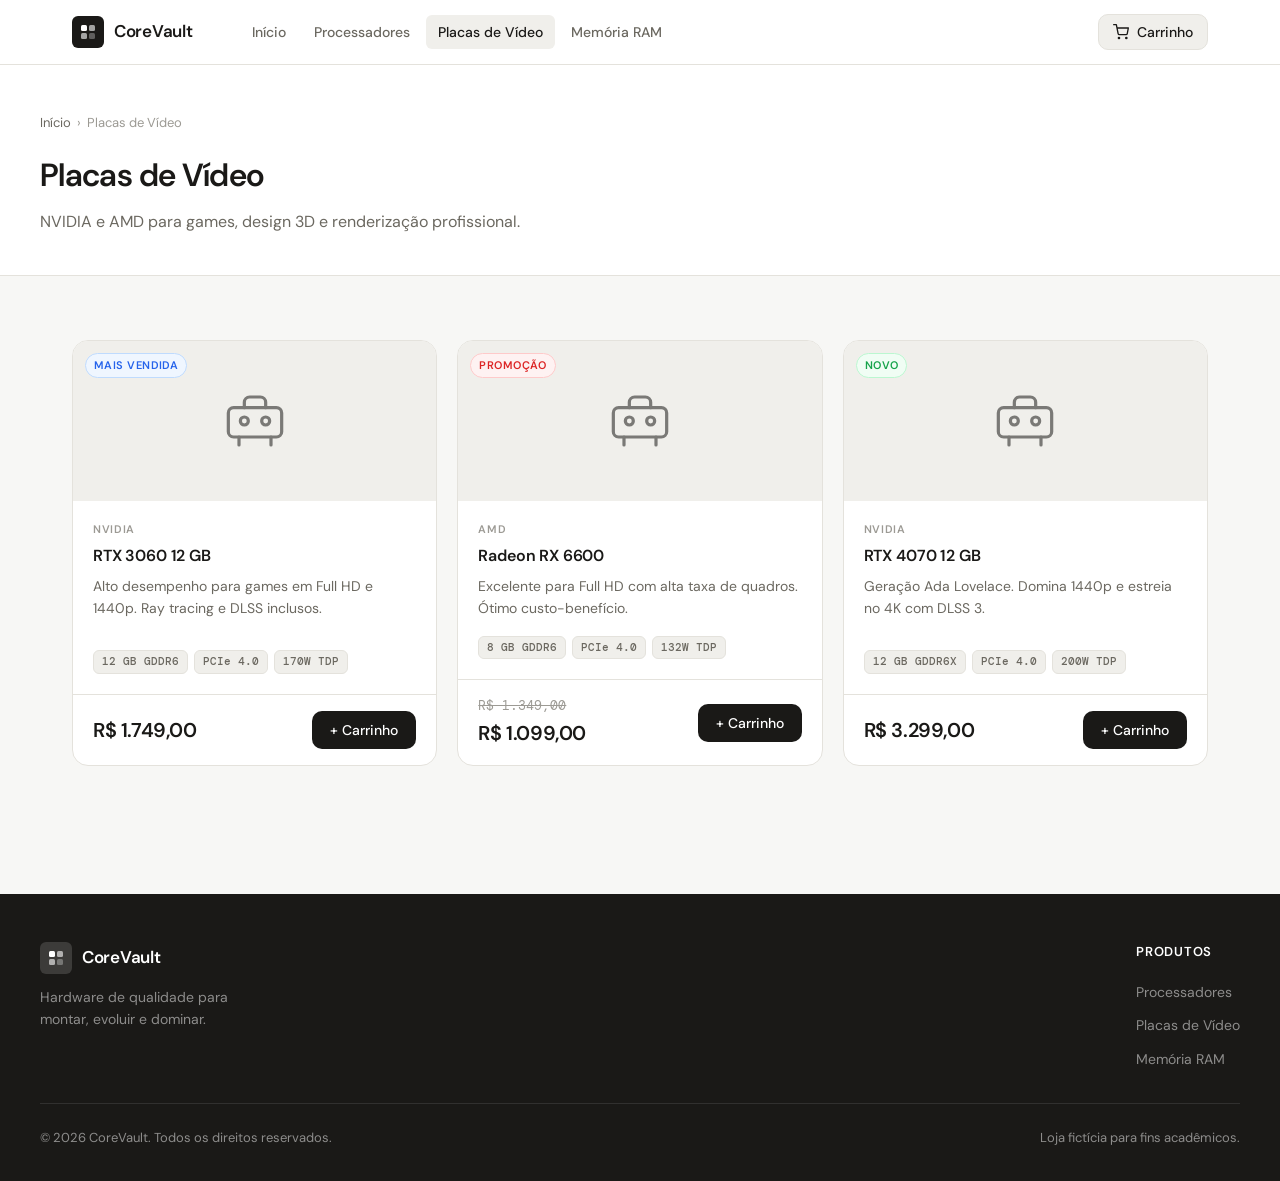
==== placa-video.html @ 0beb9def "first commit" ====
<!DOCTYPE html>
<html lang="pt-br">
<head>
  <meta charset="UTF-8">
  <meta name="viewport" content="width=device-width, initial-scale=1.0">
  <title>Placas de Vídeo — CoreVault</title>
  <link rel="stylesheet" href="style.css">
</head>
<body>

  <header class="site-header">
    <div class="header-inner">
      <a href="index.html" class="logo">
        <div class="logo-icon">
          <svg viewBox="0 0 18 18" fill="none"><rect x="2" y="2" width="6" height="6" rx="1.5" fill="white"/><rect x="10" y="2" width="6" height="6" rx="1.5" fill="white" opacity="0.6"/><rect x="2" y="10" width="6" height="6" rx="1.5" fill="white" opacity="0.6"/><rect x="10" y="10" width="6" height="6" rx="1.5" fill="white" opacity="0.3"/></svg>
        </div>
        CoreVault
      </a>
      <nav class="site-nav">
        <a href="index.html">Início</a>
        <a href="processadores.html">Processadores</a>
        <a href="placa-video.html" class="active">Placas de Vídeo</a>
        <a href="memoria-ram.html">Memória RAM</a>
      </nav>
      <div class="header-actions">
        <button class="cart-btn" id="cart-btn">
          <svg width="16" height="16" viewBox="0 0 24 24" fill="none" stroke="currentColor" stroke-width="2" stroke-linecap="round" stroke-linejoin="round"><circle cx="9" cy="21" r="1"/><circle cx="20" cy="21" r="1"/><path d="M1 1h4l2.68 13.39a2 2 0 0 0 2 1.61h9.72a2 2 0 0 0 2-1.61L23 6H6"/></svg>
          Carrinho
          <span class="cart-count hidden">0</span>
        </button>
      </div>
    </div>
  </header>

  <div class="page-header">
    <div class="page-header-inner">
      <div class="breadcrumb">
        <a href="index.html">Início</a>
        <span>›</span>
        <span>Placas de Vídeo</span>
      </div>
      <h1>Placas de Vídeo</h1>
      <p>NVIDIA e AMD para games, design 3D e renderização profissional.</p>
    </div>
  </div>

  <main class="section">
    <div class="products-grid">

      <div class="product-card">
        <div class="product-image">
          <span class="product-badge badge-popular">Mais vendida</span>
          <svg viewBox="0 0 24 24" fill="none" stroke="currentColor" stroke-width="1.2" stroke-linecap="round" stroke-linejoin="round"><rect x="2" y="7" width="20" height="11" rx="2"/><path d="M8 7V5a2 2 0 0 1 2-2h4a2 2 0 0 1 2 2v2"/><circle cx="8" cy="12" r="1.5"/><circle cx="16" cy="12" r="1.5"/><line x1="6" y1="18" x2="6" y2="21"/><line x1="18" y1="18" x2="18" y2="21"/></svg>
        </div>
        <div class="product-body">
          <div class="product-brand">NVIDIA</div>
          <div class="product-name">RTX 3060 12 GB</div>
          <div class="product-desc">Alto desempenho para games em Full HD e 1440p. Ray tracing e DLSS inclusos.</div>
          <div class="product-specs">
            <span class="spec-tag">12 GB GDDR6</span>
            <span class="spec-tag">PCIe 4.0</span>
            <span class="spec-tag">170W TDP</span>
          </div>
        </div>
        <div class="product-footer">
          <div class="product-price">
            <span class="price-value">R$ 1.749,00</span>
          </div>
          <button class="btn-comprar" onclick="openModal({id:'rtx3060',name:'NVIDIA RTX 3060 12GB',price:1749,icon:gpuSVG()})">+ Carrinho</button>
        </div>
      </div>

      <div class="product-card">
        <div class="product-image">
          <span class="product-badge badge-sale">Promoção</span>
          <svg viewBox="0 0 24 24" fill="none" stroke="currentColor" stroke-width="1.2" stroke-linecap="round" stroke-linejoin="round"><rect x="2" y="7" width="20" height="11" rx="2"/><path d="M8 7V5a2 2 0 0 1 2-2h4a2 2 0 0 1 2 2v2"/><circle cx="8" cy="12" r="1.5"/><circle cx="16" cy="12" r="1.5"/><line x1="6" y1="18" x2="6" y2="21"/><line x1="18" y1="18" x2="18" y2="21"/></svg>
        </div>
        <div class="product-body">
          <div class="product-brand">AMD</div>
          <div class="product-name">Radeon RX 6600</div>
          <div class="product-desc">Excelente para Full HD com alta taxa de quadros. Ótimo custo-benefício.</div>
          <div class="product-specs">
            <span class="spec-tag">8 GB GDDR6</span>
            <span class="spec-tag">PCIe 4.0</span>
            <span class="spec-tag">132W TDP</span>
          </div>
        </div>
        <div class="product-footer">
          <div class="product-price">
            <span class="price-old">R$ 1.349,00</span>
            <span class="price-value">R$ 1.099,00</span>
          </div>
          <button class="btn-comprar" onclick="openModal({id:'rx6600',name:'AMD Radeon RX 6600',price:1099,icon:gpuSVG()})">+ Carrinho</button>
        </div>
      </div>

      <div class="product-card">
        <div class="product-image">
          <span class="product-badge badge-new">Novo</span>
          <svg viewBox="0 0 24 24" fill="none" stroke="currentColor" stroke-width="1.2" stroke-linecap="round" stroke-linejoin="round"><rect x="2" y="7" width="20" height="11" rx="2"/><path d="M8 7V5a2 2 0 0 1 2-2h4a2 2 0 0 1 2 2v2"/><circle cx="8" cy="12" r="1.5"/><circle cx="16" cy="12" r="1.5"/><line x1="6" y1="18" x2="6" y2="21"/><line x1="18" y1="18" x2="18" y2="21"/></svg>
        </div>
        <div class="product-body">
          <div class="product-brand">NVIDIA</div>
          <div class="product-name">RTX 4070 12 GB</div>
          <div class="product-desc">Geração Ada Lovelace. Domina 1440p e estreia no 4K com DLSS 3.</div>
          <div class="product-specs">
            <span class="spec-tag">12 GB GDDR6X</span>
            <span class="spec-tag">PCIe 4.0</span>
            <span class="spec-tag">200W TDP</span>
          </div>
        </div>
        <div class="product-footer">
          <div class="product-price">
            <span class="price-value">R$ 3.299,00</span>
          </div>
          <button class="btn-comprar" onclick="openModal({id:'rtx4070',name:'NVIDIA RTX 4070 12GB',price:3299,icon:gpuSVG()})">+ Carrinho</button>
        </div>
      </div>

    </div>
  </main>

  <footer class="site-footer">
    <div class="footer-inner">
      <div class="footer-brand">
        <div class="logo">
          <div class="logo-icon"><svg viewBox="0 0 18 18" fill="none"><rect x="2" y="2" width="6" height="6" rx="1.5" fill="white"/><rect x="10" y="2" width="6" height="6" rx="1.5" fill="white" opacity="0.6"/><rect x="2" y="10" width="6" height="6" rx="1.5" fill="white" opacity="0.6"/><rect x="10" y="10" width="6" height="6" rx="1.5" fill="white" opacity="0.3"/></svg></div>
          CoreVault
        </div>
        <p>Hardware de qualidade para montar, evoluir e dominar.</p>
      </div>
      <div class="footer-links">
        <h4>Produtos</h4>
        <ul>
          <li><a href="processadores.html">Processadores</a></li>
          <li><a href="placa-video.html">Placas de Vídeo</a></li>
          <li><a href="memoria-ram.html">Memória RAM</a></li>
        </ul>
      </div>
    </div>
    <div class="footer-bottom">
      <span>&copy; 2026 CoreVault. Todos os direitos reservados.</span>
      <span>Loja fictícia para fins acadêmicos.</span>
    </div>
  </footer>

  <div class="modal-overlay" id="modal-overlay">
    <div class="modal">
      <div class="modal-header">
        <div>
          <div class="modal-title">Adicionar ao carrinho</div>
          <div class="modal-subtitle">Confirme a quantidade</div>
        </div>
        <button class="modal-close" id="modal-close-btn">✕</button>
      </div>
      <div class="modal-product">
        <div class="modal-product-icon" id="modal-icon"></div>
        <div>
          <div class="modal-product-name" id="modal-product-name">—</div>
          <div class="modal-product-price" id="modal-product-price">—</div>
        </div>
      </div>
      <div class="modal-qty">
        <label>Quantidade</label>
        <div class="qty-controls">
          <button class="qty-btn" id="qty-minus">−</button>
          <div class="qty-value" id="modal-qty-value">1</div>
          <button class="qty-btn" id="qty-plus">+</button>
        </div>
      </div>
      <div class="modal-actions">
        <button class="btn-secondary" onclick="closeModal()">Cancelar</button>
        <button class="btn-primary" id="modal-confirm-btn">Confirmar</button>
      </div>
    </div>
  </div>

  <div class="cart-overlay" id="cart-overlay"></div>
  <div class="cart-sidebar" id="cart-sidebar">
    <div class="cart-sidebar-header">
      <h2>Carrinho</h2>
      <button class="modal-close" id="cart-close-btn">✕</button>
    </div>
    <div class="cart-items" id="cart-items-list"><div class="cart-empty">Seu carrinho está vazio.</div></div>
    <div class="cart-footer">
      <div class="cart-total"><span>Total</span><span id="cart-total-value">R$ 0,00</span></div>
      <button class="btn-primary" style="justify-content:center;">Finalizar compra</button>
    </div>
  </div>

  <div class="toast" id="toast"><span class="toast-icon">✓</span><span class="toast-msg"></span></div>

  <script src="cart.js"></script>
  <script>
    function gpuSVG() {
      return `<svg width="24" height="24" viewBox="0 0 24 24" fill="none" stroke="currentColor" stroke-width="1.5" stroke-linecap="round" stroke-linejoin="round"><rect x="2" y="7" width="20" height="11" rx="2"/><path d="M8 7V5a2 2 0 0 1 2-2h4a2 2 0 0 1 2 2v2"/><circle cx="8" cy="12" r="1.5"/><circle cx="16" cy="12" r="1.5"/><line x1="6" y1="18" x2="6" y2="21"/><line x1="18" y1="18" x2="18" y2="21"/></svg>`;
    }
  </script>
</body>
</html>
---- style.css ----
@import url('https://fonts.googleapis.com/css2?family=DM+Sans:wght@300;400;500;600&family=DM+Mono:wght@400;500&display=swap');

*, *::before, *::after { box-sizing: border-box; margin: 0; padding: 0; }

:root {
  --bg: #f7f7f5;
  --surface: #ffffff;
  --surface2: #f0efeb;
  --border: #e4e2dc;
  --border-strong: #c8c5bc;
  --text: #1a1917;
  --text-2: #6b6860;
  --text-3: #9c9a94;
  --accent: #1a1917;
  --accent-fg: #ffffff;
  --blue: #2563eb;
  --blue-light: #eff6ff;
  --blue-border: #bfdbfe;
  --green: #16a34a;
  --green-light: #f0fdf4;
  --green-border: #bbf7d0;
  --red: #dc2626;
  --red-light: #fef2f2;
  --amber: #d97706;
  --amber-light: #fffbeb;
  --radius-sm: 6px;
  --radius-md: 10px;
  --radius-lg: 16px;
  --radius-xl: 24px;
  --shadow-sm: 0 1px 3px rgba(0,0,0,0.06), 0 1px 2px rgba(0,0,0,0.04);
  --shadow-md: 0 4px 12px rgba(0,0,0,0.08), 0 2px 4px rgba(0,0,0,0.04);
  --transition: 0.2s ease;
}

html { scroll-behavior: smooth; }

body {
  font-family: 'DM Sans', sans-serif;
  background: var(--bg);
  color: var(--text);
  font-size: 16px;
  line-height: 1.6;
  -webkit-font-smoothing: antialiased;
}

a { color: inherit; text-decoration: none; }

img { max-width: 100%; display: block; }

/* ── HEADER ─────────────────────────────────────────── */
.site-header {
  background: var(--surface);
  border-bottom: 1px solid var(--border);
  position: sticky;
  top: 0;
  z-index: 100;
}

.header-inner {
  max-width: 1200px;
  margin: 0 auto;
  padding: 0 2rem;
  height: 64px;
  display: flex;
  align-items: center;
  gap: 3rem;
}

.logo {
  display: flex;
  align-items: center;
  gap: 10px;
  font-weight: 600;
  font-size: 17px;
  letter-spacing: -0.3px;
  flex-shrink: 0;
}

.logo-icon {
  width: 32px;
  height: 32px;
  background: var(--accent);
  border-radius: var(--radius-sm);
  display: flex;
  align-items: center;
  justify-content: center;
}

.logo-icon svg { width: 18px; height: 18px; }

.site-nav { display: flex; align-items: center; gap: 0.25rem; flex: 1; }

.site-nav a {
  font-size: 14px;
  font-weight: 500;
  color: var(--text-2);
  padding: 6px 12px;
  border-radius: var(--radius-sm);
  transition: color var(--transition), background var(--transition);
}

.site-nav a:hover, .site-nav a.active {
  color: var(--text);
  background: var(--surface2);
}

.header-actions {
  display: flex;
  align-items: center;
  gap: 0.75rem;
  margin-left: auto;
}

.cart-btn {
  position: relative;
  background: var(--surface2);
  border: 1px solid var(--border);
  border-radius: var(--radius-md);
  padding: 8px 14px;
  cursor: pointer;
  display: flex;
  align-items: center;
  gap: 8px;
  font-family: inherit;
  font-size: 14px;
  font-weight: 500;
  color: var(--text);
  transition: background var(--transition), border-color var(--transition);
}

.cart-btn:hover { background: var(--border); border-color: var(--border-strong); }

.cart-count {
  background: var(--accent);
  color: var(--accent-fg);
  font-size: 11px;
  font-weight: 600;
  min-width: 18px;
  height: 18px;
  border-radius: 9px;
  display: flex;
  align-items: center;
  justify-content: center;
  padding: 0 4px;
}

.cart-count.hidden { display: none; }

/* ── HERO ────────────────────────────────────────────── */
.hero {
  background: var(--surface);
  border-bottom: 1px solid var(--border);
  padding: 6rem 2rem 5rem;
  text-align: center;
}

.hero-eyebrow {
  display: inline-flex;
  align-items: center;
  gap: 6px;
  font-size: 12px;
  font-weight: 600;
  letter-spacing: 0.08em;
  text-transform: uppercase;
  color: var(--text-2);
  border: 1px solid var(--border);
  border-radius: 100px;
  padding: 4px 12px;
  margin-bottom: 1.5rem;
}

.hero h1 {
  font-size: clamp(2.2rem, 5vw, 3.5rem);
  font-weight: 600;
  letter-spacing: -0.03em;
  line-height: 1.15;
  max-width: 700px;
  margin: 0 auto 1.25rem;
  color: var(--text);
}

.hero h1 em {
  font-style: normal;
  color: var(--text-3);
}

.hero p {
  font-size: 1.1rem;
  color: var(--text-2);
  max-width: 480px;
  margin: 0 auto 2.5rem;
}

.hero-actions { display: flex; align-items: center; justify-content: center; gap: 1rem; flex-wrap: wrap; }

.btn-primary {
  background: var(--accent);
  color: var(--accent-fg);
  border: none;
  padding: 12px 24px;
  border-radius: var(--radius-md);
  font-family: inherit;
  font-size: 15px;
  font-weight: 500;
  cursor: pointer;
  transition: opacity var(--transition), transform var(--transition);
  display: inline-flex;
  align-items: center;
  gap: 8px;
}

.btn-primary:hover { opacity: 0.88; transform: translateY(-1px); }

.btn-secondary {
  background: transparent;
  color: var(--text);
  border: 1px solid var(--border-strong);
  padding: 12px 24px;
  border-radius: var(--radius-md);
  font-family: inherit;
  font-size: 15px;
  font-weight: 500;
  cursor: pointer;
  transition: background var(--transition), border-color var(--transition), transform var(--transition);
  display: inline-flex;
  align-items: center;
  gap: 8px;
  text-decoration: none;
}

.btn-secondary:hover { background: var(--surface2); border-color: var(--border-strong); transform: translateY(-1px); }

/* ── SECTION LAYOUT ──────────────────────────────────── */
.section {
  max-width: 1200px;
  margin: 0 auto;
  padding: 4rem 2rem;
}

.section-header {
  display: flex;
  align-items: flex-end;
  justify-content: space-between;
  margin-bottom: 2rem;
  gap: 1rem;
}

.section-title {
  font-size: 1.6rem;
  font-weight: 600;
  letter-spacing: -0.02em;
}

.section-subtitle {
  font-size: 0.95rem;
  color: var(--text-2);
  margin-top: 4px;
}

.section-link {
  font-size: 14px;
  font-weight: 500;
  color: var(--text-2);
  border-bottom: 1px solid var(--border-strong);
  white-space: nowrap;
  transition: color var(--transition), border-color var(--transition);
}

.section-link:hover { color: var(--text); border-color: var(--text); }

/* ── CATEGORY CARDS ──────────────────────────────────── */
.categories-grid {
  display: grid;
  grid-template-columns: repeat(3, 1fr);
  gap: 1.25rem;
}

.category-card {
  background: var(--surface);
  border: 1px solid var(--border);
  border-radius: var(--radius-lg);
  padding: 2rem;
  display: flex;
  flex-direction: column;
  gap: 1rem;
  text-decoration: none;
  transition: border-color var(--transition), box-shadow var(--transition), transform var(--transition);
}

.category-card:hover {
  border-color: var(--border-strong);
  box-shadow: var(--shadow-md);
  transform: translateY(-2px);
}

.category-icon {
  width: 48px;
  height: 48px;
  background: var(--surface2);
  border: 1px solid var(--border);
  border-radius: var(--radius-md);
  display: flex;
  align-items: center;
  justify-content: center;
}

.category-icon svg { width: 24px; height: 24px; color: var(--text); }

.category-card h3 {
  font-size: 1.1rem;
  font-weight: 600;
  letter-spacing: -0.01em;
}

.category-card p {
  font-size: 0.9rem;
  color: var(--text-2);
  flex: 1;
}

.category-arrow {
  font-size: 13px;
  font-weight: 500;
  color: var(--text-3);
  display: flex;
  align-items: center;
  gap: 4px;
  transition: color var(--transition), gap var(--transition);
}

.category-card:hover .category-arrow { color: var(--text); gap: 8px; }

/* ── SEPARADOR ───────────────────────────────────────── */
.divider {
  border: none;
  border-top: 1px solid var(--border);
  margin: 0;
}

/* ── PRODUTO CARDS (páginas de categoria) ────────────── */
.page-header {
  background: var(--surface);
  border-bottom: 1px solid var(--border);
  padding: 3rem 2rem 2.5rem;
}

.page-header-inner {
  max-width: 1200px;
  margin: 0 auto;
}

.breadcrumb {
  display: flex;
  align-items: center;
  gap: 6px;
  font-size: 13px;
  color: var(--text-3);
  margin-bottom: 1rem;
}

.breadcrumb a { color: var(--text-2); transition: color var(--transition); }
.breadcrumb a:hover { color: var(--text); }
.breadcrumb span { color: var(--text-3); }

.page-header h1 {
  font-size: 2rem;
  font-weight: 600;
  letter-spacing: -0.02em;
  margin-bottom: 0.5rem;
}

.page-header p { font-size: 1rem; color: var(--text-2); }

.products-grid {
  display: grid;
  grid-template-columns: repeat(3, 1fr);
  gap: 1.25rem;
}

.product-card {
  background: var(--surface);
  border: 1px solid var(--border);
  border-radius: var(--radius-lg);
  overflow: hidden;
  display: flex;
  flex-direction: column;
  transition: border-color var(--transition), box-shadow var(--transition), transform var(--transition);
}

.product-card:hover {
  border-color: var(--border-strong);
  box-shadow: var(--shadow-md);
  transform: translateY(-2px);
}

.product-image {
  background: var(--surface2);
  padding: 2rem;
  display: flex;
  align-items: center;
  justify-content: center;
  min-height: 160px;
  position: relative;
}

.product-image svg { width: 64px; height: 64px; opacity: 0.55; }

.product-badge {
  position: absolute;
  top: 12px;
  left: 12px;
  font-size: 11px;
  font-weight: 600;
  letter-spacing: 0.04em;
  text-transform: uppercase;
  padding: 3px 8px;
  border-radius: 100px;
}

.badge-popular { background: var(--blue-light); color: var(--blue); border: 1px solid var(--blue-border); }
.badge-sale { background: var(--red-light); color: var(--red); border: 1px solid #fecaca; }
.badge-new { background: var(--green-light); color: var(--green); border: 1px solid var(--green-border); }

.product-body { padding: 1.25rem; flex: 1; display: flex; flex-direction: column; gap: 0.5rem; }

.product-brand {
  font-size: 11px;
  font-weight: 600;
  letter-spacing: 0.06em;
  text-transform: uppercase;
  color: var(--text-3);
}

.product-name {
  font-size: 1rem;
  font-weight: 600;
  letter-spacing: -0.01em;
  line-height: 1.3;
}

.product-desc { font-size: 0.875rem; color: var(--text-2); flex: 1; }

.product-specs {
  display: flex;
  flex-wrap: wrap;
  gap: 6px;
  margin-top: 0.5rem;
}

.spec-tag {
  font-size: 11px;
  font-weight: 500;
  font-family: 'DM Mono', monospace;
  color: var(--text-2);
  background: var(--surface2);
  border: 1px solid var(--border);
  border-radius: var(--radius-sm);
  padding: 2px 8px;
}

.product-footer {
  padding: 1rem 1.25rem;
  border-top: 1px solid var(--border);
  display: flex;
  align-items: center;
  justify-content: space-between;
  gap: 1rem;
}

.product-price {
  display: flex;
  flex-direction: column;
}

.price-value {
  font-size: 1.25rem;
  font-weight: 600;
  letter-spacing: -0.02em;
}

.price-old {
  font-size: 0.8rem;
  color: var(--text-3);
  text-decoration: line-through;
  font-family: 'DM Mono', monospace;
}

.btn-comprar {
  background: var(--accent);
  color: var(--accent-fg);
  border: none;
  padding: 10px 18px;
  border-radius: var(--radius-md);
  font-family: inherit;
  font-size: 14px;
  font-weight: 500;
  cursor: pointer;
  white-space: nowrap;
  transition: opacity var(--transition), transform var(--transition);
  display: flex;
  align-items: center;
  gap: 6px;
}

.btn-comprar:hover { opacity: 0.85; transform: scale(1.02); }
.btn-comprar:active { transform: scale(0.98); }

/* ── WHY BUY / FEATURES ──────────────────────────────── */
.features-section {
  background: var(--surface);
  border-top: 1px solid var(--border);
  border-bottom: 1px solid var(--border);
}

.features-grid {
  display: grid;
  grid-template-columns: repeat(3, 1fr);
  gap: 0;
}

.feature-item {
  padding: 2.5rem 2rem;
  display: flex;
  flex-direction: column;
  gap: 0.75rem;
  border-right: 1px solid var(--border);
}

.feature-item:last-child { border-right: none; }

.feature-icon {
  width: 40px;
  height: 40px;
  display: flex;
  align-items: center;
  justify-content: center;
}

.feature-icon svg { width: 22px; height: 22px; color: var(--text); }

.feature-item h3 { font-size: 1rem; font-weight: 600; }
.feature-item p { font-size: 0.875rem; color: var(--text-2); line-height: 1.6; }

/* ── PROMOÇÕES / DESTAQUES ───────────────────────────── */
.promo-grid {
  display: grid;
  grid-template-columns: repeat(3, 1fr);
  gap: 1.25rem;
}

/* ── MODAL ───────────────────────────────────────────── */
.modal-overlay {
  position: fixed;
  inset: 0;
  background: rgba(0,0,0,0.35);
  display: flex;
  align-items: center;
  justify-content: center;
  z-index: 500;
  opacity: 0;
  visibility: hidden;
  transition: opacity 0.2s ease, visibility 0.2s ease;
  padding: 1rem;
}

.modal-overlay.open { opacity: 1; visibility: visible; }

.modal {
  background: var(--surface);
  border: 1px solid var(--border);
  border-radius: var(--radius-xl);
  padding: 2rem;
  max-width: 420px;
  width: 100%;
  box-shadow: var(--shadow-md);
  transform: translateY(12px);
  transition: transform 0.2s ease;
}

.modal-overlay.open .modal { transform: translateY(0); }

.modal-header {
  display: flex;
  align-items: flex-start;
  justify-content: space-between;
  margin-bottom: 1.25rem;
  gap: 1rem;
}

.modal-title { font-size: 1.1rem; font-weight: 600; }
.modal-subtitle { font-size: 0.875rem; color: var(--text-2); margin-top: 2px; }

.modal-close {
  background: var(--surface2);
  border: 1px solid var(--border);
  border-radius: var(--radius-sm);
  width: 30px;
  height: 30px;
  cursor: pointer;
  display: flex;
  align-items: center;
  justify-content: center;
  font-size: 18px;
  color: var(--text-2);
  transition: background var(--transition);
  flex-shrink: 0;
}

.modal-close:hover { background: var(--border); }

.modal-product {
  background: var(--surface2);
  border: 1px solid var(--border);
  border-radius: var(--radius-md);
  padding: 1rem;
  display: flex;
  align-items: center;
  gap: 1rem;
  margin-bottom: 1.25rem;
}

.modal-product-icon {
  width: 48px;
  height: 48px;
  background: var(--surface);
  border: 1px solid var(--border);
  border-radius: var(--radius-md);
  display: flex;
  align-items: center;
  justify-content: center;
  flex-shrink: 0;
}

.modal-product-icon svg { width: 24px; height: 24px; opacity: 0.6; }
.modal-product-name { font-size: 0.95rem; font-weight: 600; }
.modal-product-price { font-size: 1.1rem; font-weight: 600; margin-top: 2px; }

.modal-qty {
  display: flex;
  align-items: center;
  gap: 0.75rem;
  margin-bottom: 1.5rem;
}

.modal-qty label { font-size: 14px; font-weight: 500; flex: 1; }

.qty-controls {
  display: flex;
  align-items: center;
  gap: 0;
  border: 1px solid var(--border);
  border-radius: var(--radius-md);
  overflow: hidden;
}

.qty-btn {
  background: var(--surface2);
  border: none;
  width: 36px;
  height: 36px;
  cursor: pointer;
  font-size: 18px;
  font-family: inherit;
  color: var(--text);
  transition: background var(--transition);
  display: flex;
  align-items: center;
  justify-content: center;
}

.qty-btn:hover { background: var(--border); }

.qty-value {
  width: 40px;
  text-align: center;
  font-size: 15px;
  font-weight: 500;
  border-left: 1px solid var(--border);
  border-right: 1px solid var(--border);
  height: 36px;
  display: flex;
  align-items: center;
  justify-content: center;
}

.modal-actions { display: flex; gap: 0.75rem; }
.modal-actions .btn-primary { flex: 1; justify-content: center; }
.modal-actions .btn-secondary { justify-content: center; }

/* ── TOAST ───────────────────────────────────────────── */
.toast {
  position: fixed;
  bottom: 2rem;
  right: 2rem;
  background: var(--text);
  color: var(--accent-fg);
  padding: 12px 20px;
  border-radius: var(--radius-md);
  font-size: 14px;
  font-weight: 500;
  z-index: 600;
  transform: translateY(20px);
  opacity: 0;
  transition: transform 0.3s ease, opacity 0.3s ease;
  display: flex;
  align-items: center;
  gap: 8px;
  max-width: 320px;
}

.toast.show { transform: translateY(0); opacity: 1; }
.toast-icon { font-size: 16px; }

/* ── CARRINHO SIDEBAR ────────────────────────────────── */
.cart-overlay {
  position: fixed;
  inset: 0;
  background: rgba(0,0,0,0.3);
  z-index: 400;
  opacity: 0;
  visibility: hidden;
  transition: opacity 0.2s ease, visibility 0.2s ease;
}

.cart-overlay.open { opacity: 1; visibility: visible; }

.cart-sidebar {
  position: fixed;
  top: 0;
  right: 0;
  width: 400px;
  max-width: 100vw;
  height: 100%;
  background: var(--surface);
  border-left: 1px solid var(--border);
  display: flex;
  flex-direction: column;
  transform: translateX(100%);
  transition: transform 0.3s ease;
  z-index: 401;
}

.cart-sidebar.open { transform: translateX(0); }

.cart-sidebar-header {
  padding: 1.5rem;
  border-bottom: 1px solid var(--border);
  display: flex;
  align-items: center;
  justify-content: space-between;
}

.cart-sidebar-header h2 { font-size: 1.1rem; font-weight: 600; }

.cart-items { flex: 1; overflow-y: auto; padding: 1rem; display: flex; flex-direction: column; gap: 0.75rem; }

.cart-item {
  background: var(--surface2);
  border: 1px solid var(--border);
  border-radius: var(--radius-md);
  padding: 1rem;
  display: flex;
  align-items: center;
  gap: 1rem;
}

.cart-item-icon {
  width: 40px;
  height: 40px;
  background: var(--surface);
  border: 1px solid var(--border);
  border-radius: var(--radius-sm);
  display: flex;
  align-items: center;
  justify-content: center;
  flex-shrink: 0;
}

.cart-item-icon svg { width: 20px; height: 20px; opacity: 0.6; }
.cart-item-name { font-size: 0.875rem; font-weight: 500; flex: 1; }
.cart-item-price { font-size: 0.875rem; font-weight: 600; }
.cart-item-qty { font-size: 0.8rem; color: var(--text-3); }

.cart-remove-btn {
  background: none;
  border: none;
  cursor: pointer;
  color: var(--text-3);
  font-size: 16px;
  padding: 4px;
  transition: color var(--transition);
}

.cart-remove-btn:hover { color: var(--red); }

.cart-empty {
  text-align: center;
  padding: 3rem 1rem;
  color: var(--text-2);
  font-size: 0.95rem;
}

.cart-footer {
  padding: 1.5rem;
  border-top: 1px solid var(--border);
  display: flex;
  flex-direction: column;
  gap: 1rem;
}

.cart-total {
  display: flex;
  justify-content: space-between;
  align-items: center;
  font-size: 1rem;
  font-weight: 600;
}

.cart-total span:last-child { font-size: 1.25rem; }

/* ── FOOTER ──────────────────────────────────────────── */
.site-footer {
  background: var(--text);
  color: rgba(255,255,255,0.5);
  padding: 3rem 2rem 2rem;
  margin-top: 4rem;
}

.footer-inner {
  max-width: 1200px;
  margin: 0 auto;
  display: flex;
  justify-content: space-between;
  align-items: flex-start;
  gap: 2rem;
  flex-wrap: wrap;
}

.footer-brand .logo { color: white; margin-bottom: 0.75rem; }
.footer-brand .logo-icon { background: rgba(255,255,255,0.15); }

.footer-brand p { font-size: 0.875rem; max-width: 220px; }

.footer-links h4 { color: white; font-size: 13px; font-weight: 600; letter-spacing: 0.06em; text-transform: uppercase; margin-bottom: 1rem; }

.footer-links ul { list-style: none; display: flex; flex-direction: column; gap: 0.5rem; }

.footer-links a { font-size: 14px; color: rgba(255,255,255,0.5); transition: color var(--transition); }
.footer-links a:hover { color: white; }

.footer-bottom {
  max-width: 1200px;
  margin: 2rem auto 0;
  padding-top: 1.5rem;
  border-top: 1px solid rgba(255,255,255,0.1);
  font-size: 13px;
  display: flex;
  justify-content: space-between;
  flex-wrap: wrap;
  gap: 0.5rem;
}

/* ── RESPONSIVO ──────────────────────────────────────── */
@media (max-width: 900px) {
  .categories-grid,
  .products-grid,
  .promo-grid { grid-template-columns: repeat(2, 1fr); }
  .features-grid { grid-template-columns: 1fr; }
  .feature-item { border-right: none; border-bottom: 1px solid var(--border); }
  .feature-item:last-child { border-bottom: none; }
}

@media (max-width: 640px) {
  .header-inner { padding: 0 1rem; gap: 1rem; }
  .site-nav { display: none; }
  .hero { padding: 3.5rem 1rem 3rem; }
  .section { padding: 2.5rem 1rem; }
  .categories-grid,
  .products-grid,
  .promo-grid { grid-template-columns: 1fr; }
  .section-header { flex-direction: column; align-items: flex-start; }
  .cart-sidebar { width: 100vw; }
}
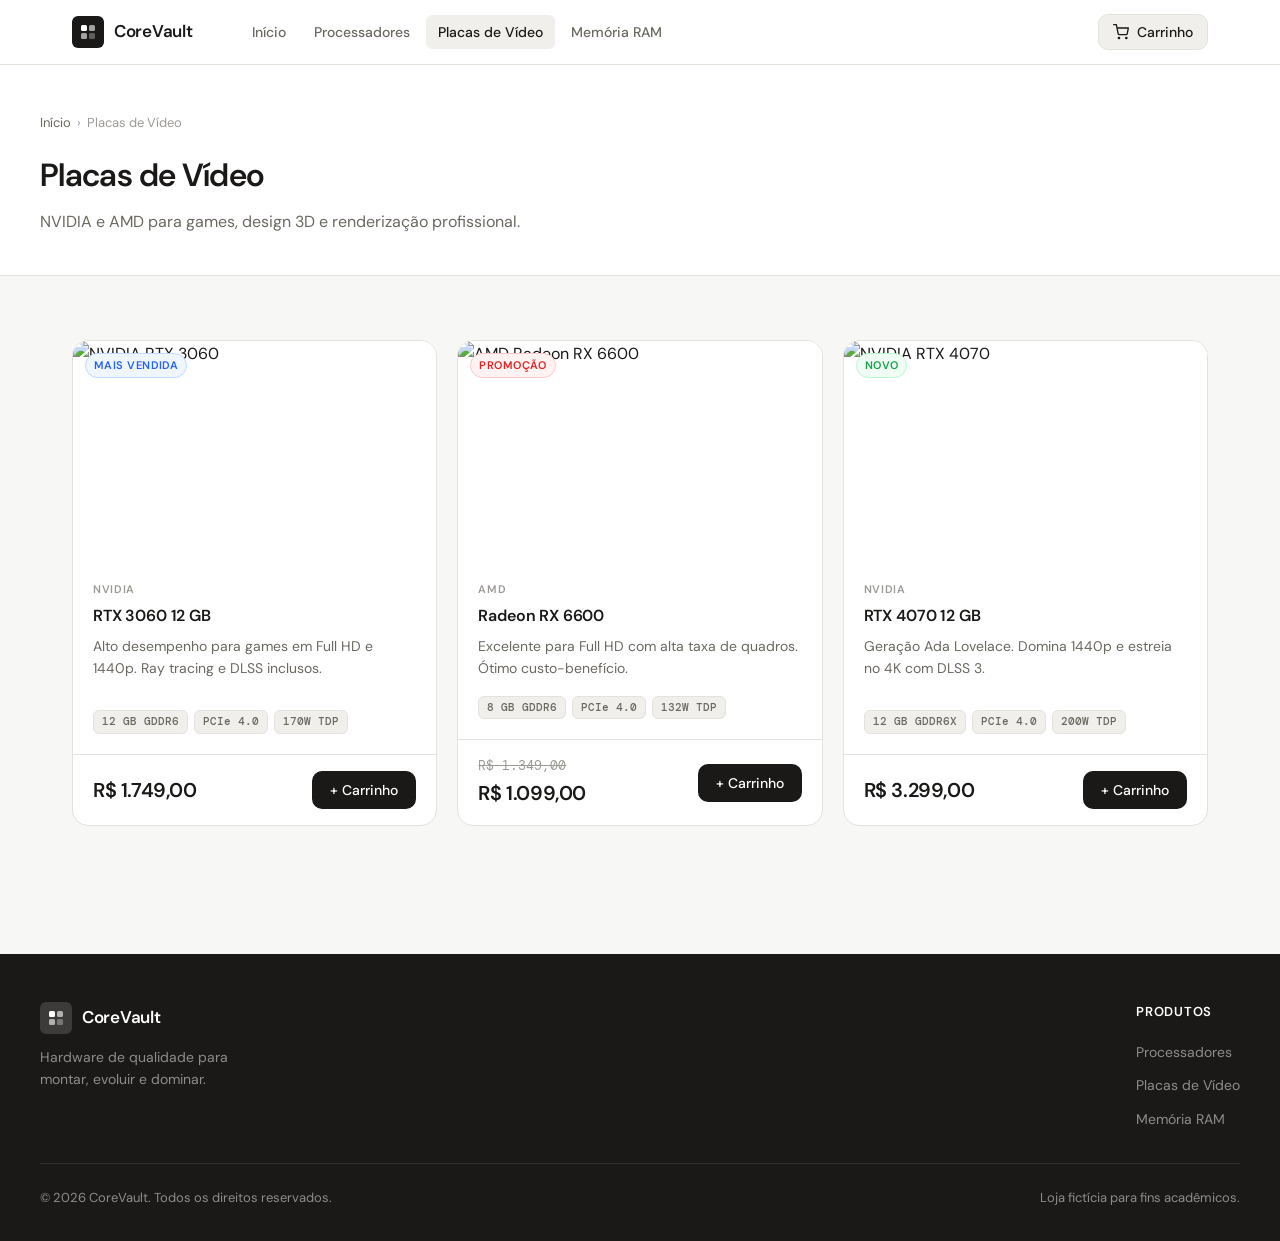
==== commit 0abf041d: "feat: adicionar imagens CCO" ====
--- a/placa-video.html
+++ b/placa-video.html
@@ -50,7 +50,10 @@
       <div class="product-card">
         <div class="product-image">
           <span class="product-badge badge-popular">Mais vendida</span>
-          <svg viewBox="0 0 24 24" fill="none" stroke="currentColor" stroke-width="1.2" stroke-linecap="round" stroke-linejoin="round"><rect x="2" y="7" width="20" height="11" rx="2"/><path d="M8 7V5a2 2 0 0 1 2-2h4a2 2 0 0 1 2 2v2"/><circle cx="8" cy="12" r="1.5"/><circle cx="16" cy="12" r="1.5"/><line x1="6" y1="18" x2="6" y2="21"/><line x1="18" y1="18" x2="18" y2="21"/></svg>
+          <img
+          src="https://images.unsplash.com/photo-1591488320449-011701bb6704?w=800&q=80"
+          alt="NVIDIA RTX 3060"
+          loading="lazy">
         </div>
         <div class="product-body">
           <div class="product-brand">NVIDIA</div>
@@ -73,7 +76,10 @@
       <div class="product-card">
         <div class="product-image">
           <span class="product-badge badge-sale">Promoção</span>
-          <svg viewBox="0 0 24 24" fill="none" stroke="currentColor" stroke-width="1.2" stroke-linecap="round" stroke-linejoin="round"><rect x="2" y="7" width="20" height="11" rx="2"/><path d="M8 7V5a2 2 0 0 1 2-2h4a2 2 0 0 1 2 2v2"/><circle cx="8" cy="12" r="1.5"/><circle cx="16" cy="12" r="1.5"/><line x1="6" y1="18" x2="6" y2="21"/><line x1="18" y1="18" x2="18" y2="21"/></svg>
+          <img
+          src="https://images.unsplash.com/photo-1591799264318-7e6ef8ddb7ea?w=800&q=80"
+          alt="AMD Radeon RX 6600"
+          loading="lazy">
         </div>
         <div class="product-body">
           <div class="product-brand">AMD</div>
@@ -97,7 +103,10 @@
       <div class="product-card">
         <div class="product-image">
           <span class="product-badge badge-new">Novo</span>
-          <svg viewBox="0 0 24 24" fill="none" stroke="currentColor" stroke-width="1.2" stroke-linecap="round" stroke-linejoin="round"><rect x="2" y="7" width="20" height="11" rx="2"/><path d="M8 7V5a2 2 0 0 1 2-2h4a2 2 0 0 1 2 2v2"/><circle cx="8" cy="12" r="1.5"/><circle cx="16" cy="12" r="1.5"/><line x1="6" y1="18" x2="6" y2="21"/><line x1="18" y1="18" x2="18" y2="21"/></svg>
+          <img
+    src="https://images.unsplash.com/photo-1587202372634-32705e3bf49c?w=800&q=80"
+    alt="NVIDIA RTX 4070"
+    loading="lazy">
         </div>
         <div class="product-body">
           <div class="product-brand">NVIDIA</div>
--- a/style.css
+++ b/style.css
@@ -881,3 +881,57 @@
   .section-header { flex-direction: column; align-items: flex-start; }
   .cart-sidebar { width: 100vw; }
 }
+
+.product-image {
+  position: relative;
+  overflow: hidden;
+  background: #fff;
+  min-height: 220px;
+  padding: 0;
+}
+
+.product-image img {
+  width: 100%;
+  height: 220px;
+  object-fit: cover;
+  display: block;
+  transition: transform .3s ease;
+}
+
+.product-card:hover .product-image img {
+  transform: scale(1.05);
+}
+
+.product-image {
+  position: relative;
+  width: 100%;
+  height: 220px;
+  overflow: hidden;
+  border-radius: 12px 12px 0 0;
+}
+
+.product-img {
+  width: 100%;
+  height: 100%;
+  object-fit: cover;
+  display: block;
+}
+
+.product-badge {
+  position: absolute;
+  top: 12px;
+  left: 12px;
+  z-index: 2;
+}
+
+@media (max-width: 768px) {
+  .product-image {
+      height: 180px;
+  }
+}
+
+@media (max-width: 480px) {
+  .product-image {
+      height: 150px;
+  }
+}
